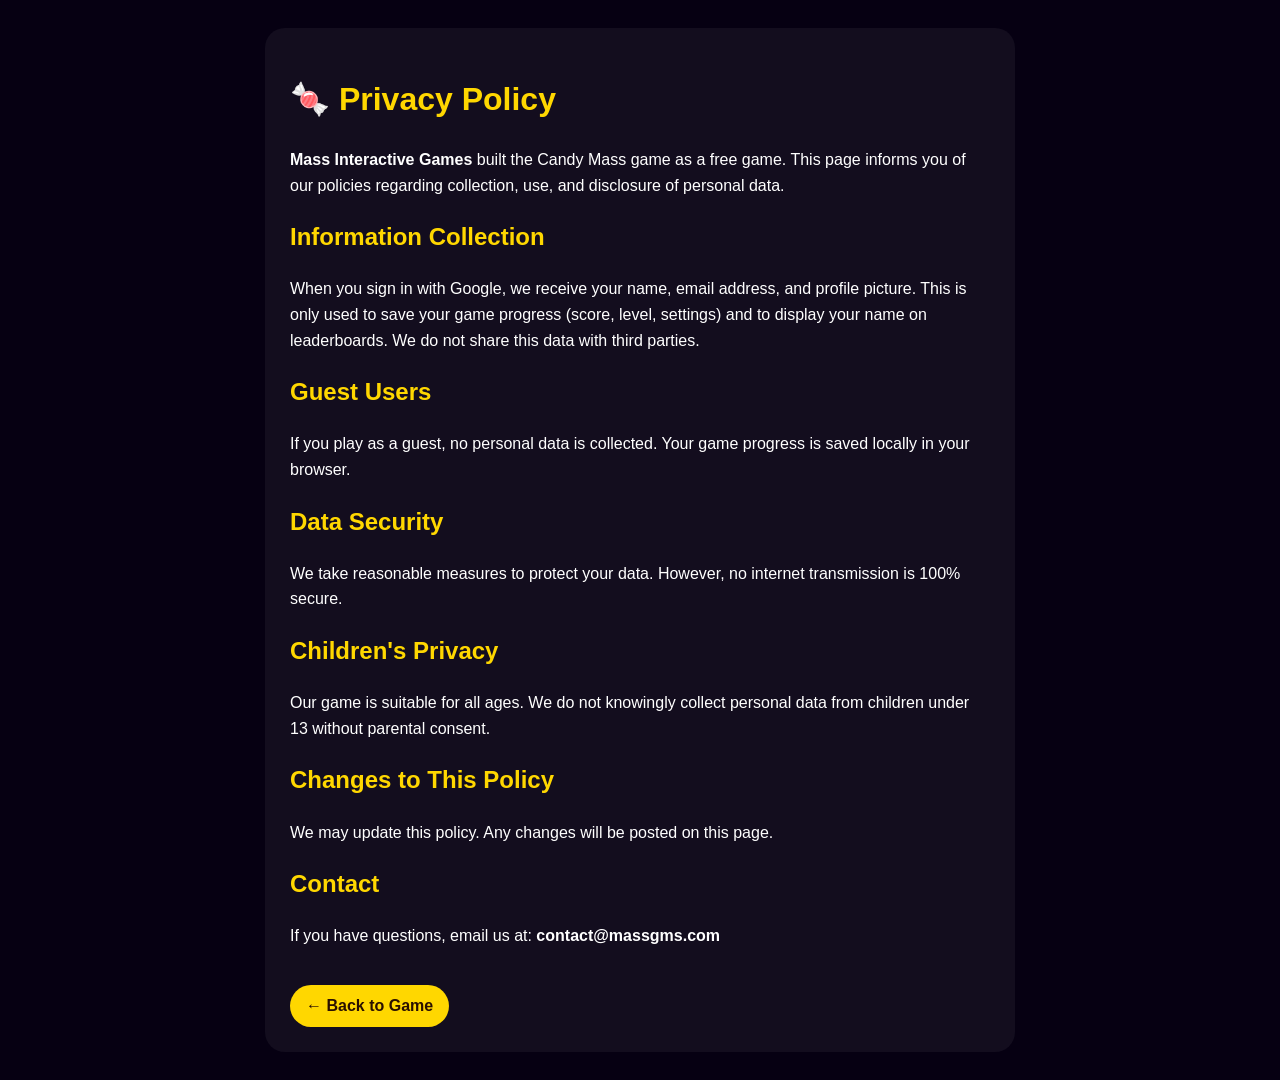
==== privacy.html @ 1911dad1 "Add privacy policy page for Candy Mass game" ====
<!DOCTYPE html>
<html lang="en">
<head>
    <meta charset="UTF-8">
    <meta name="viewport" content="width=device-width, initial-scale=1.0">
    <title>Privacy Policy – Candy Mass</title>
    <style>
        body {
            background: #060012;
            font-family: 'Segoe UI', sans-serif;
            color: white;
            padding: 20px;
            line-height: 1.6;
        }
        .container {
            max-width: 700px;
            margin: 0 auto;
            background: rgba(255,255,255,0.05);
            padding: 25px;
            border-radius: 20px;
        }
        h1, h2 {
            color: #FFD700;
        }
        a {
            color: #FFD700;
            text-decoration: none;
        }
        .back {
            display: inline-block;
            margin-top: 20px;
            background: #FFD700;
            color: #2A1000;
            padding: 8px 16px;
            border-radius: 30px;
            font-weight: bold;
        }
    </style>
</head>
<body>
<div class="container">
    <h1>🍬 Privacy Policy</h1>
    <p><strong>Mass Interactive Games</strong> built the Candy Mass game as a free game. This page informs you of our policies regarding collection, use, and disclosure of personal data.</p>

    <h2>Information Collection</h2>
    <p>When you sign in with Google, we receive your name, email address, and profile picture. This is only used to save your game progress (score, level, settings) and to display your name on leaderboards. We do not share this data with third parties.</p>

    <h2>Guest Users</h2>
    <p>If you play as a guest, no personal data is collected. Your game progress is saved locally in your browser.</p>

    <h2>Data Security</h2>
    <p>We take reasonable measures to protect your data. However, no internet transmission is 100% secure.</p>

    <h2>Children's Privacy</h2>
    <p>Our game is suitable for all ages. We do not knowingly collect personal data from children under 13 without parental consent.</p>

    <h2>Changes to This Policy</h2>
    <p>We may update this policy. Any changes will be posted on this page.</p>

    <h2>Contact</h2>
    <p>If you have questions, email us at: <strong>contact@massgms.com</strong></p>

    <a href="/" class="back">← Back to Game</a>
</div>
</body>
</html>
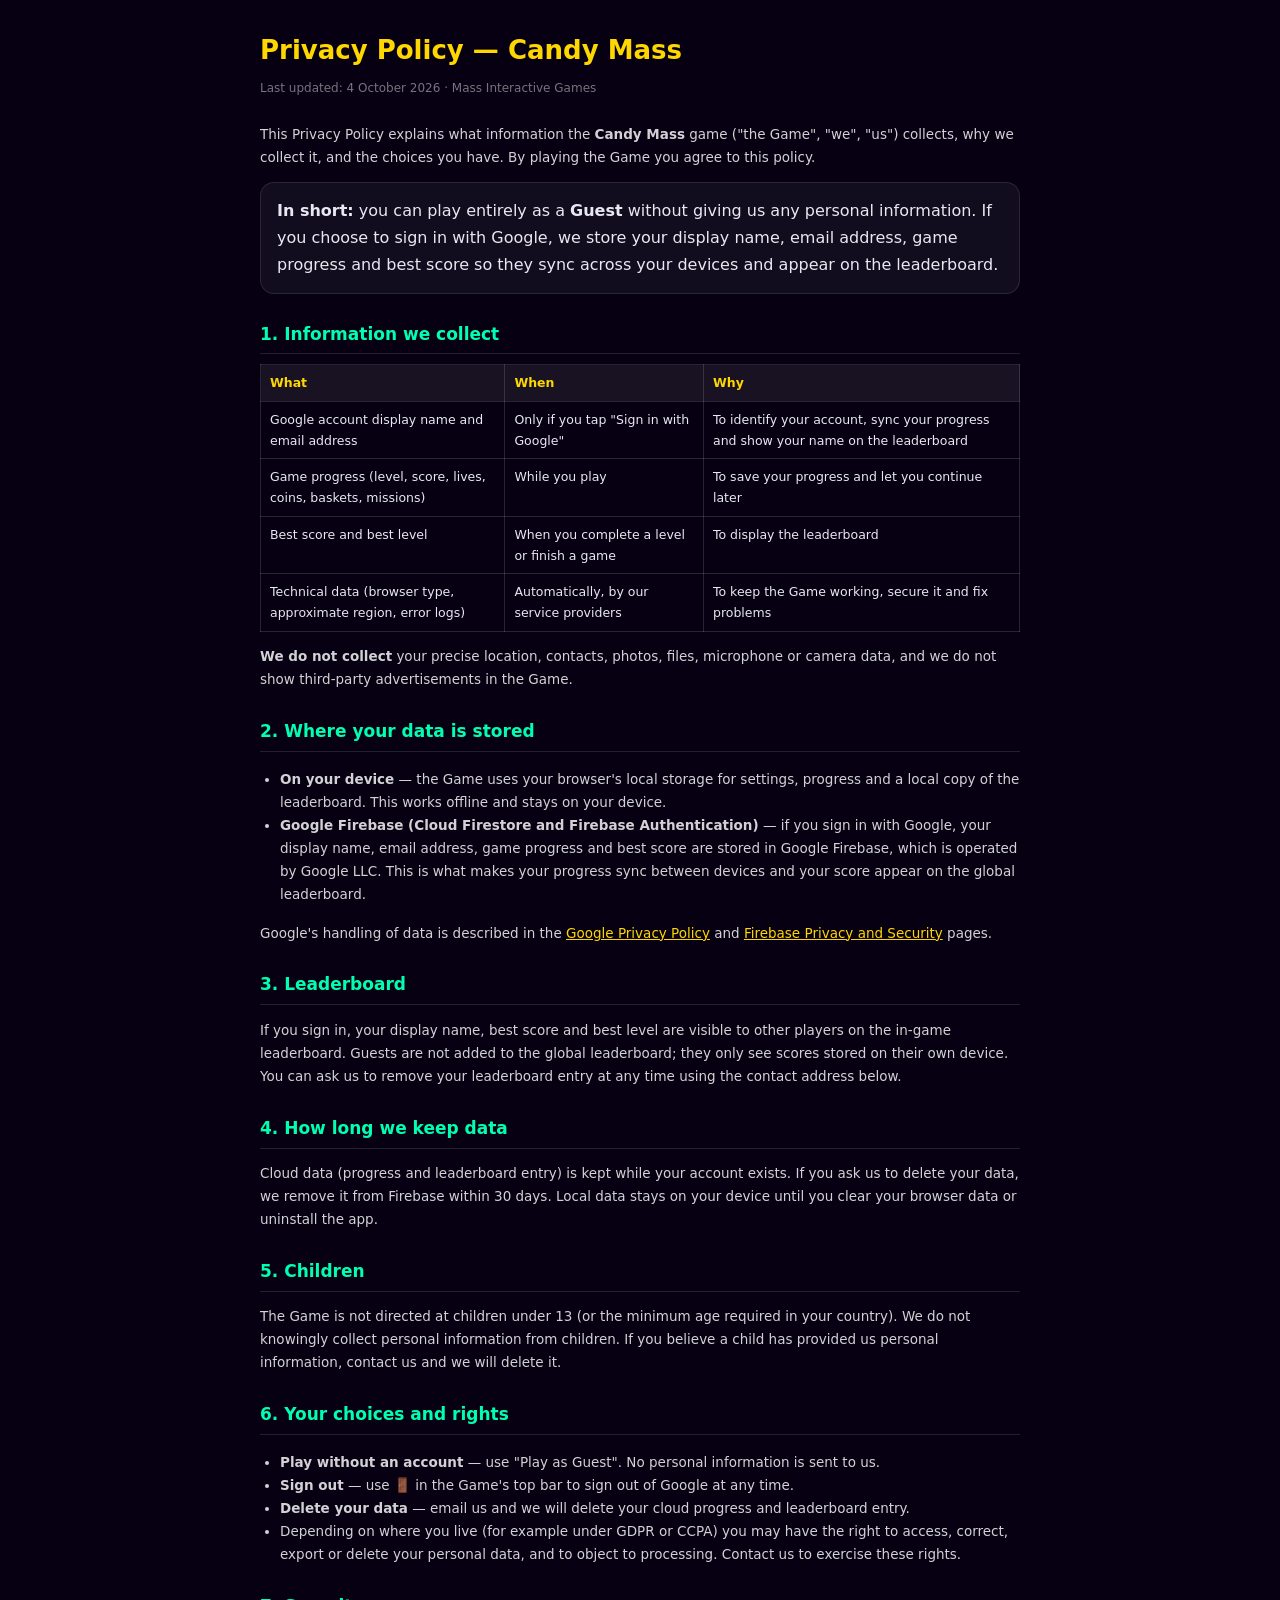
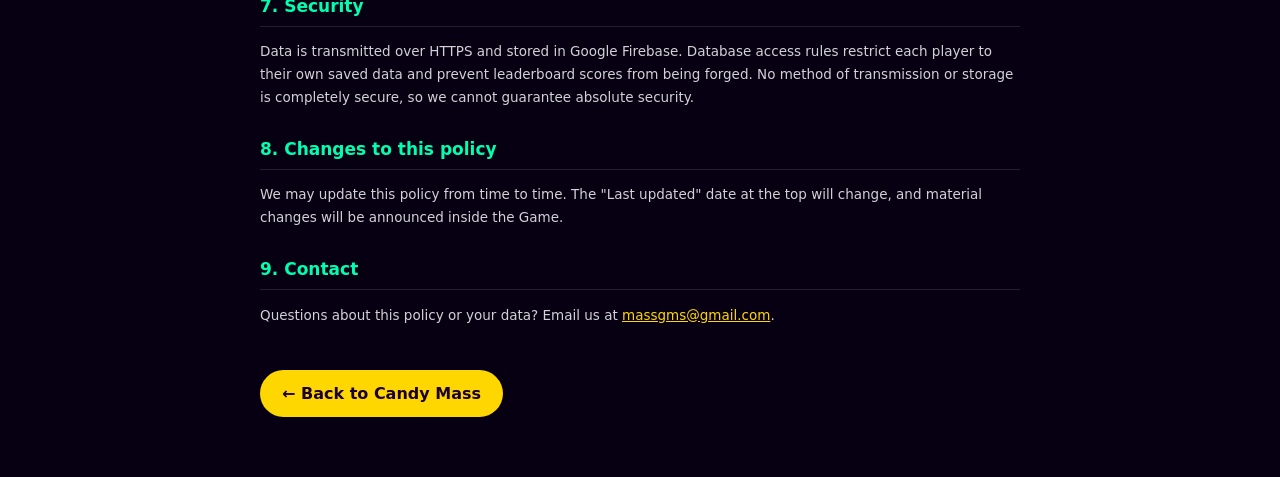
==== commit 60e7fab8: "Add files via upload" ====
--- a/privacy.html
+++ b/privacy.html
@@ -1,66 +1,114 @@
 <!DOCTYPE html>
 <html lang="en">
 <head>
-    <meta charset="UTF-8">
-    <meta name="viewport" content="width=device-width, initial-scale=1.0">
-    <title>Privacy Policy – Candy Mass</title>
-    <style>
-        body {
-            background: #060012;
-            font-family: 'Segoe UI', sans-serif;
-            color: white;
-            padding: 20px;
-            line-height: 1.6;
-        }
-        .container {
-            max-width: 700px;
-            margin: 0 auto;
-            background: rgba(255,255,255,0.05);
-            padding: 25px;
-            border-radius: 20px;
-        }
-        h1, h2 {
-            color: #FFD700;
-        }
-        a {
-            color: #FFD700;
-            text-decoration: none;
-        }
-        .back {
-            display: inline-block;
-            margin-top: 20px;
-            background: #FFD700;
-            color: #2A1000;
-            padding: 8px 16px;
-            border-radius: 30px;
-            font-weight: bold;
-        }
-    </style>
+<meta charset="UTF-8">
+<meta name="viewport" content="width=device-width, initial-scale=1.0">
+<title>Privacy Policy — Candy Mass</title>
+<style>
+  body { margin: 0; background: #060012; color: #e8e8f0; font-family: 'Segoe UI', system-ui, sans-serif; line-height: 1.7; }
+  .wrap { max-width: 760px; margin: 0 auto; padding: 28px 20px 60px; }
+  h1 { color: #FFD700; font-size: 26px; margin: 0 0 6px; }
+  .sub { color: rgba(255,255,255,0.45); font-size: 12px; margin-bottom: 24px; }
+  h2 { color: #00FFB0; font-size: 17px; margin: 26px 0 8px; border-bottom: 1px solid rgba(255,255,255,0.12); padding-bottom: 5px; }
+  p, li { font-size: 13.5px; color: rgba(255,255,255,0.82); }
+  ul { padding-left: 20px; }
+  code { background: rgba(255,255,255,0.08); padding: 1px 6px; border-radius: 5px; font-size: 12.5px; }
+  a { color: #FFD700; }
+  .box { background: rgba(255,255,255,0.05); border: 1px solid rgba(255,255,255,0.1); border-radius: 14px; padding: 14px 16px; margin: 12px 0; }
+  .back { display: inline-block; margin-top: 30px; background: #FFD700; color: #1a0033; font-weight: 800; text-decoration: none; padding: 10px 22px; border-radius: 30px; }
+  table { border-collapse: collapse; width: 100%; margin: 10px 0; font-size: 12.5px; }
+  th, td { border: 1px solid rgba(255,255,255,0.14); padding: 7px 9px; text-align: left; vertical-align: top; }
+  th { background: rgba(255,255,255,0.07); color: #FFD700; }
+</style>
 </head>
 <body>
-<div class="container">
-    <h1>🍬 Privacy Policy</h1>
-    <p><strong>Mass Interactive Games</strong> built the Candy Mass game as a free game. This page informs you of our policies regarding collection, use, and disclosure of personal data.</p>
+<div class="wrap">
 
-    <h2>Information Collection</h2>
-    <p>When you sign in with Google, we receive your name, email address, and profile picture. This is only used to save your game progress (score, level, settings) and to display your name on leaderboards. We do not share this data with third parties.</p>
+<h1>Privacy Policy — Candy Mass</h1>
+<div class="sub">Last updated: 4 October 2026 · Mass Interactive Games</div>
 
-    <h2>Guest Users</h2>
-    <p>If you play as a guest, no personal data is collected. Your game progress is saved locally in your browser.</p>
+<p>This Privacy Policy explains what information the <b>Candy Mass</b> game ("the Game", "we", "us") collects, why we collect it, and the choices you have. By playing the Game you agree to this policy.</p>
 
-    <h2>Data Security</h2>
-    <p>We take reasonable measures to protect your data. However, no internet transmission is 100% secure.</p>
+<div class="box">
+  <b>In short:</b> you can play entirely as a <b>Guest</b> without giving us any personal information. If you choose to sign in with Google, we store your display name, email address, game progress and best score so they sync across your devices and appear on the leaderboard.
+</div>
 
-    <h2>Children's Privacy</h2>
-    <p>Our game is suitable for all ages. We do not knowingly collect personal data from children under 13 without parental consent.</p>
+<h2>1. Information we collect</h2>
 
-    <h2>Changes to This Policy</h2>
-    <p>We may update this policy. Any changes will be posted on this page.</p>
+<table>
+  <tr>
+    <th>What</th>
+    <th>When</th>
+    <th>Why</th>
+  </tr>
+  <tr>
+    <td>Google account display name and email address</td>
+    <td>Only if you tap "Sign in with Google"</td>
+    <td>To identify your account, sync your progress and show your name on the leaderboard</td>
+  </tr>
+  <tr>
+    <td>Game progress (level, score, lives, coins, baskets, missions)</td>
+    <td>While you play</td>
+    <td>To save your progress and let you continue later</td>
+  </tr>
+  <tr>
+    <td>Best score and best level</td>
+    <td>When you complete a level or finish a game</td>
+    <td>To display the leaderboard</td>
+  </tr>
+  <tr>
+    <td>Technical data (browser type, approximate region, error logs)</td>
+    <td>Automatically, by our service providers</td>
+    <td>To keep the Game working, secure it and fix problems</td>
+  </tr>
+</table>
 
-    <h2>Contact</h2>
-    <p>If you have questions, email us at: <strong>contact@massgms.com</strong></p>
+<p><b>We do not collect</b> your precise location, contacts, photos, files, microphone or camera data, and we do not show third-party advertisements in the Game.</p>
 
-    <a href="/" class="back">← Back to Game</a>
+<h2>2. Where your data is stored</h2>
+
+<ul>
+  <li><b>On your device</b> — the Game uses your browser's local storage for settings, progress and a local copy of the leaderboard. This works offline and stays on your device.</li>
+  <li><b>Google Firebase (Cloud Firestore and Firebase Authentication)</b> — if you sign in with Google, your display name, email address, game progress and best score are stored in Google Firebase, which is operated by Google LLC. This is what makes your progress sync between devices and your score appear on the global leaderboard.</li>
+</ul>
+
+<p>Google's handling of data is described in the <a href="https://policies.google.com/privacy" target="_blank" rel="noopener">Google Privacy Policy</a> and <a href="https://firebase.google.com/support/privacy" target="_blank" rel="noopener">Firebase Privacy and Security</a> pages.</p>
+
+<h2>3. Leaderboard</h2>
+
+<p>If you sign in, your display name, best score and best level are visible to other players on the in-game leaderboard. Guests are not added to the global leaderboard; they only see scores stored on their own device. You can ask us to remove your leaderboard entry at any time using the contact address below.</p>
+
+<h2>4. How long we keep data</h2>
+
+<p>Cloud data (progress and leaderboard entry) is kept while your account exists. If you ask us to delete your data, we remove it from Firebase within 30 days. Local data stays on your device until you clear your browser data or uninstall the app.</p>
+
+<h2>5. Children</h2>
+
+<p>The Game is not directed at children under 13 (or the minimum age required in your country). We do not knowingly collect personal information from children. If you believe a child has provided us personal information, contact us and we will delete it.</p>
+
+<h2>6. Your choices and rights</h2>
+
+<ul>
+  <li><b>Play without an account</b> — use "Play as Guest". No personal information is sent to us.</li>
+  <li><b>Sign out</b> — use 🚪 in the Game's top bar to sign out of Google at any time.</li>
+  <li><b>Delete your data</b> — email us and we will delete your cloud progress and leaderboard entry.</li>
+  <li>Depending on where you live (for example under GDPR or CCPA) you may have the right to access, correct, export or delete your personal data, and to object to processing. Contact us to exercise these rights.</li>
+</ul>
+
+<h2>7. Security</h2>
+
+<p>Data is transmitted over HTTPS and stored in Google Firebase. Database access rules restrict each player to their own saved data and prevent leaderboard scores from being forged. No method of transmission or storage is completely secure, so we cannot guarantee absolute security.</p>
+
+<h2>8. Changes to this policy</h2>
+
+<p>We may update this policy from time to time. The "Last updated" date at the top will change, and material changes will be announced inside the Game.</p>
+
+<h2>9. Contact</h2>
+
+<p>Questions about this policy or your data? Email us at <a href="mailto:massgms@gmail.com">massgms@gmail.com</a>.</p>
+
+<a class="back" href="index.html">← Back to Candy Mass</a>
+
 </div>
 </body>
 </html>
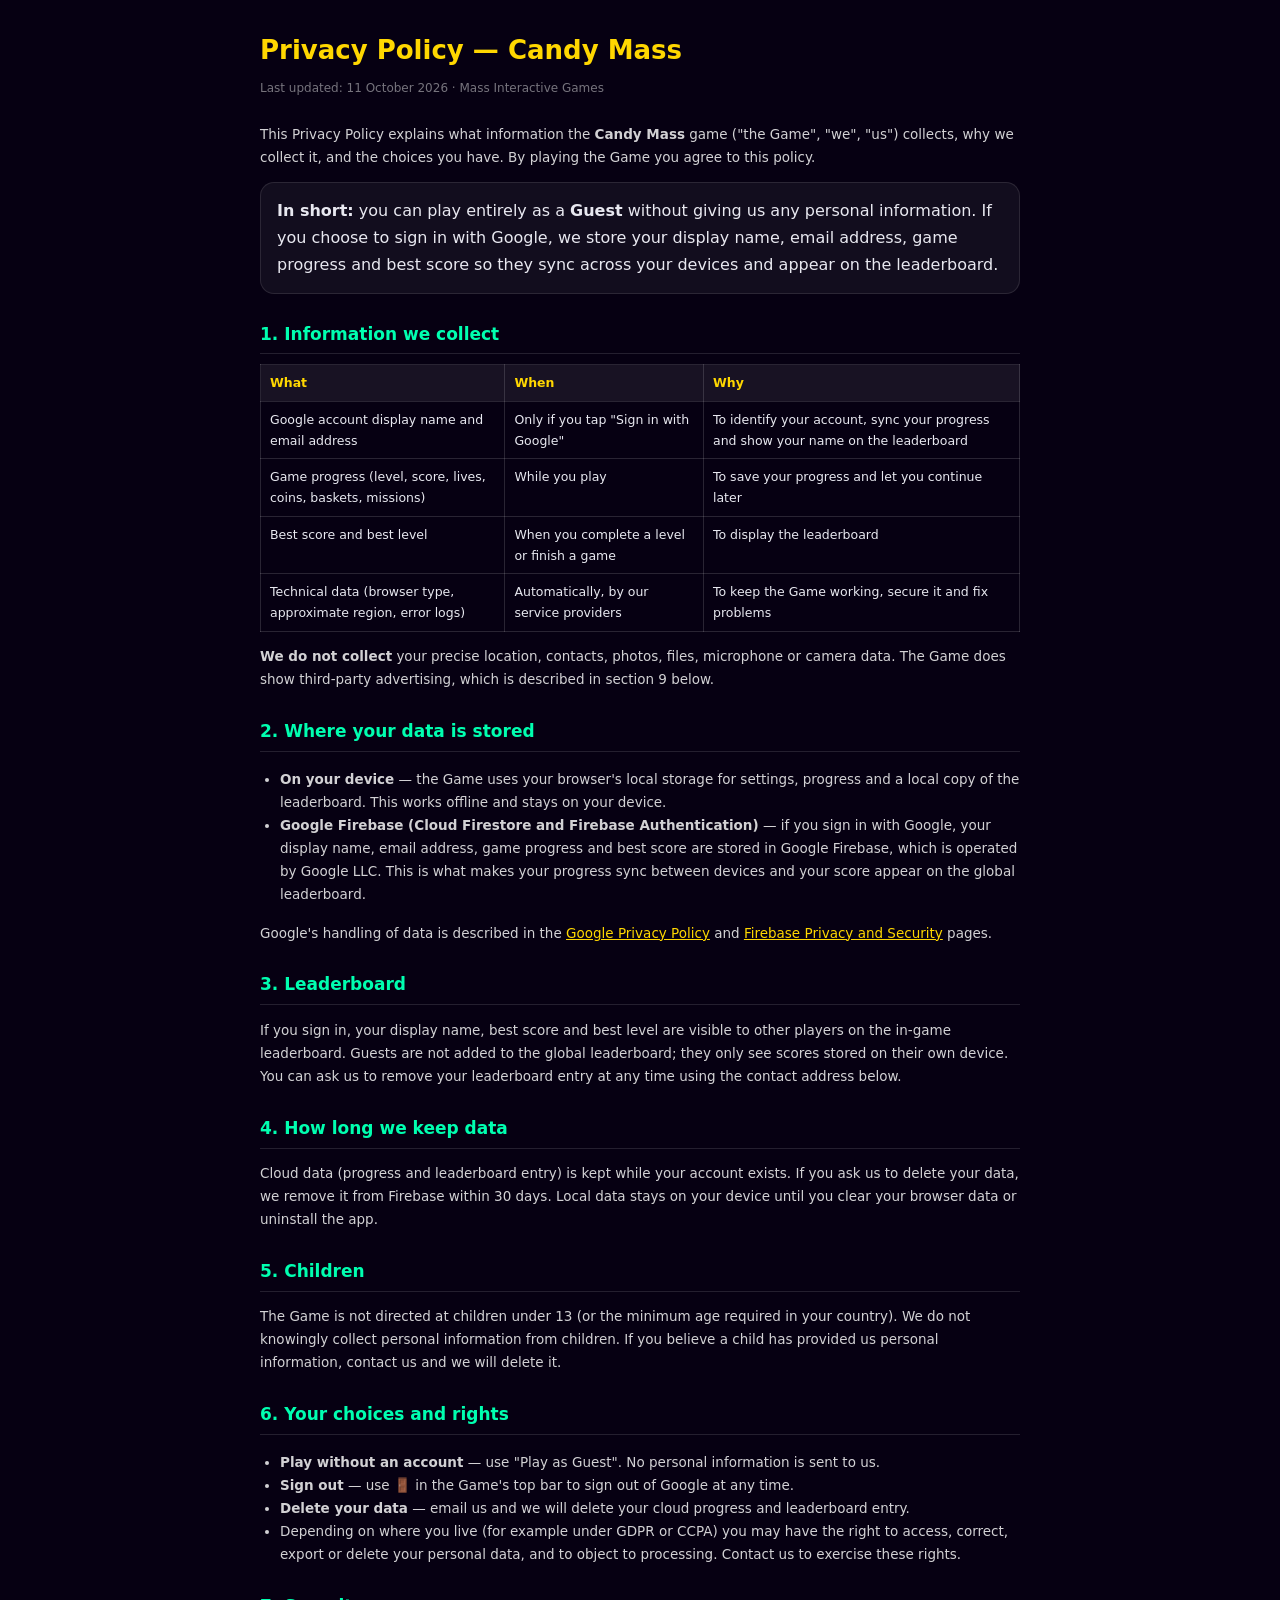
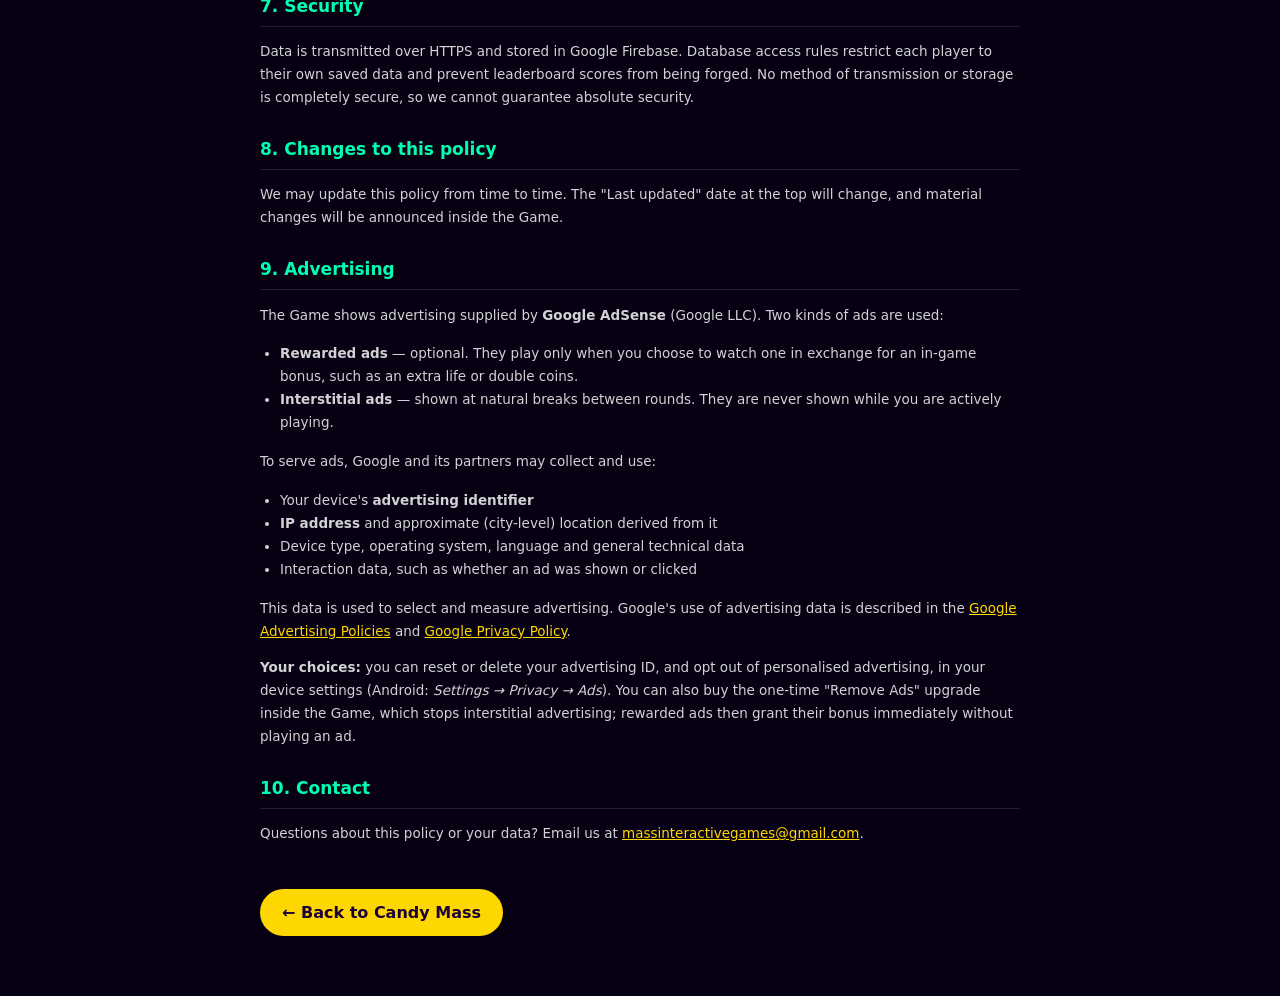
==== commit 01715c04: "Add files via upload" ====
--- a/privacy.html
+++ b/privacy.html
@@ -25,7 +25,7 @@
 <div class="wrap">
 
 <h1>Privacy Policy — Candy Mass</h1>
-<div class="sub">Last updated: 4 October 2026 · Mass Interactive Games</div>
+<div class="sub">Last updated: 11 October 2026 · Mass Interactive Games</div>
 
 <p>This Privacy Policy explains what information the <b>Candy Mass</b> game ("the Game", "we", "us") collects, why we collect it, and the choices you have. By playing the Game you agree to this policy.</p>
 
@@ -63,7 +63,7 @@
   </tr>
 </table>
 
-<p><b>We do not collect</b> your precise location, contacts, photos, files, microphone or camera data, and we do not show third-party advertisements in the Game.</p>
+<p><b>We do not collect</b> your precise location, contacts, photos, files, microphone or camera data. The Game does show third-party advertising, which is described in section 9 below.</p>
 
 <h2>2. Where your data is stored</h2>
 
@@ -103,9 +103,31 @@
 
 <p>We may update this policy from time to time. The "Last updated" date at the top will change, and material changes will be announced inside the Game.</p>
 
-<h2>9. Contact</h2>
+<h2>9. Advertising</h2>
 
-<p>Questions about this policy or your data? Email us at <a href="mailto:massgms@gmail.com">massgms@gmail.com</a>.</p>
+<p>The Game shows advertising supplied by <b>Google AdSense</b> (Google LLC). Two kinds of ads are used:</p>
+
+<ul>
+  <li><b>Rewarded ads</b> — optional. They play only when you choose to watch one in exchange for an in-game bonus, such as an extra life or double coins.</li>
+  <li><b>Interstitial ads</b> — shown at natural breaks between rounds. They are never shown while you are actively playing.</li>
+</ul>
+
+<p>To serve ads, Google and its partners may collect and use:</p>
+
+<ul>
+  <li>Your device's <b>advertising identifier</b></li>
+  <li><b>IP address</b> and approximate (city-level) location derived from it</li>
+  <li>Device type, operating system, language and general technical data</li>
+  <li>Interaction data, such as whether an ad was shown or clicked</li>
+</ul>
+
+<p>This data is used to select and measure advertising. Google's use of advertising data is described in the <a href="https://policies.google.com/technologies/ads" target="_blank" rel="noopener">Google Advertising Policies</a> and <a href="https://policies.google.com/privacy" target="_blank" rel="noopener">Google Privacy Policy</a>.</p>
+
+<p><b>Your choices:</b> you can reset or delete your advertising ID, and opt out of personalised advertising, in your device settings (Android: <i>Settings → Privacy → Ads</i>). You can also buy the one-time "Remove Ads" upgrade inside the Game, which stops interstitial advertising; rewarded ads then grant their bonus immediately without playing an ad.</p>
+
+<h2>10. Contact</h2>
+
+<p>Questions about this policy or your data? Email us at <a href="mailto:massinteractivegames@gmail.com">massinteractivegames@gmail.com</a>.</p>
 
 <a class="back" href="index.html">← Back to Candy Mass</a>
 
